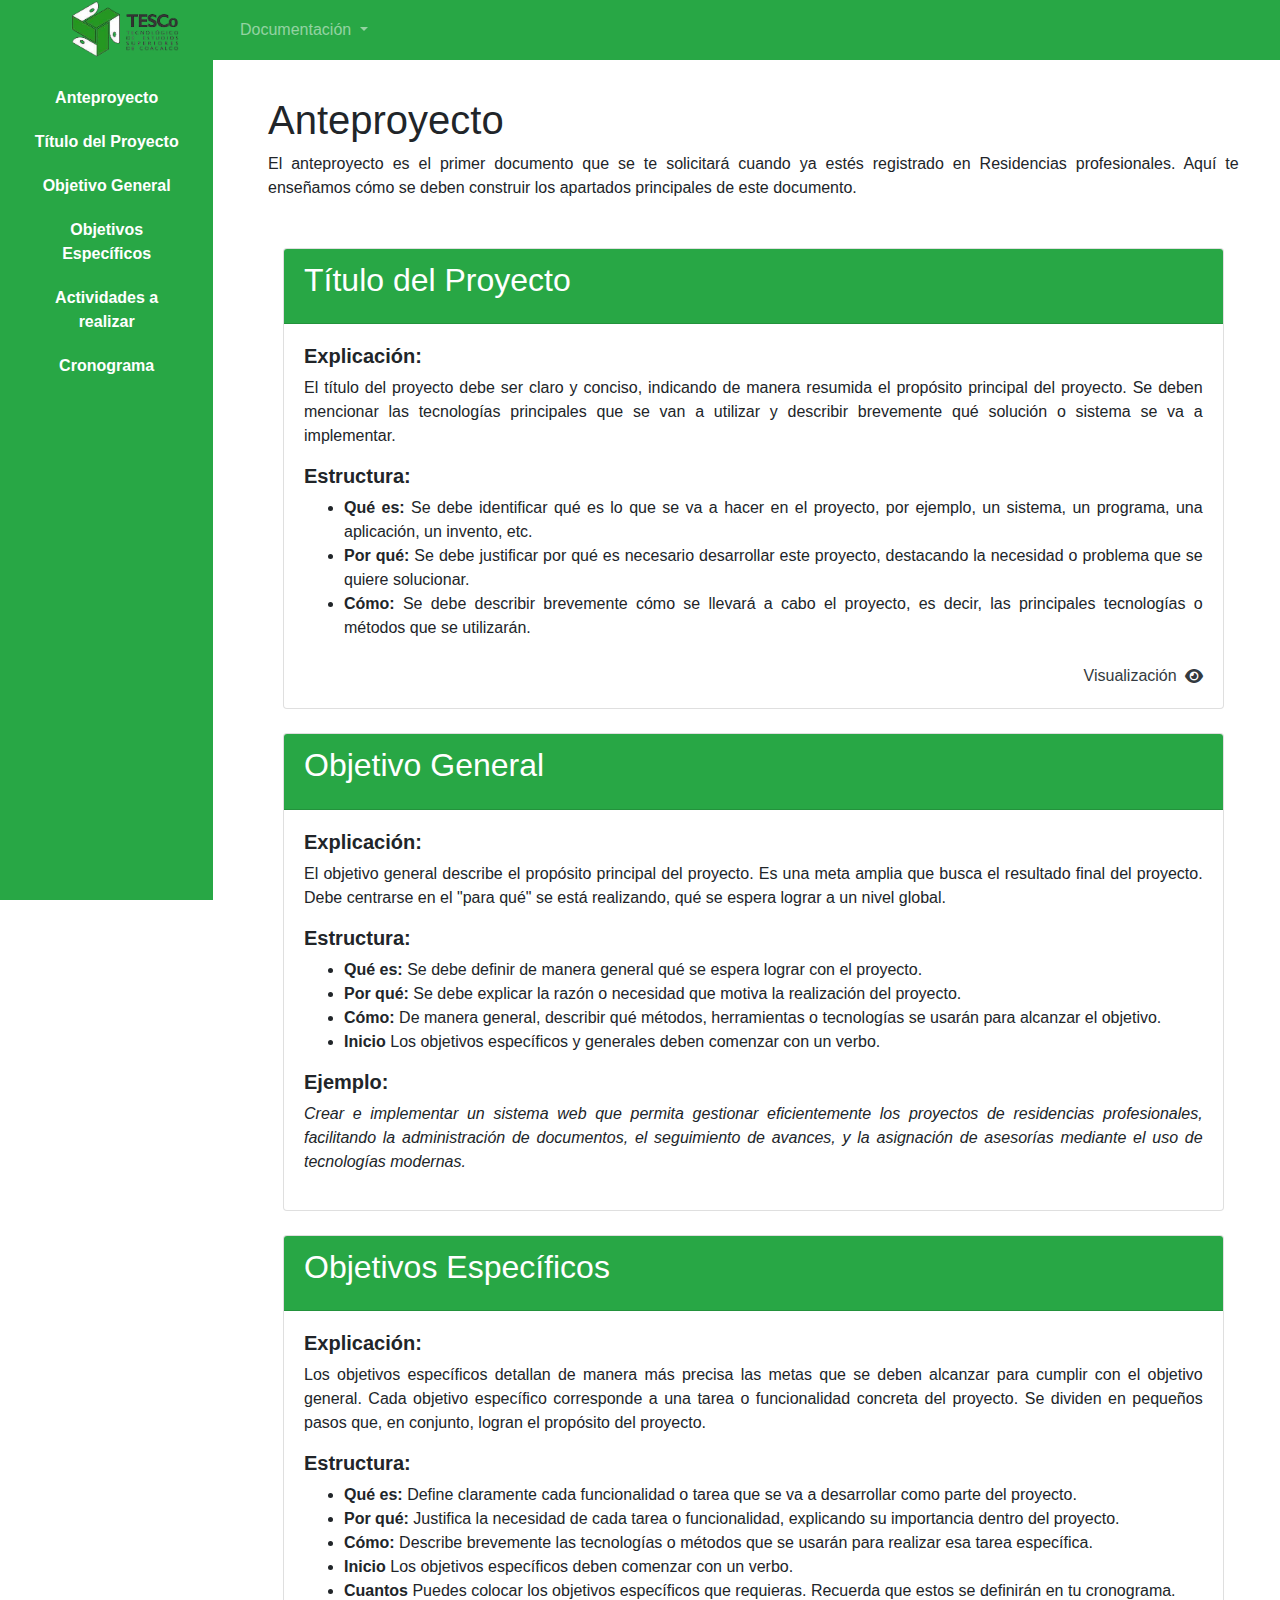
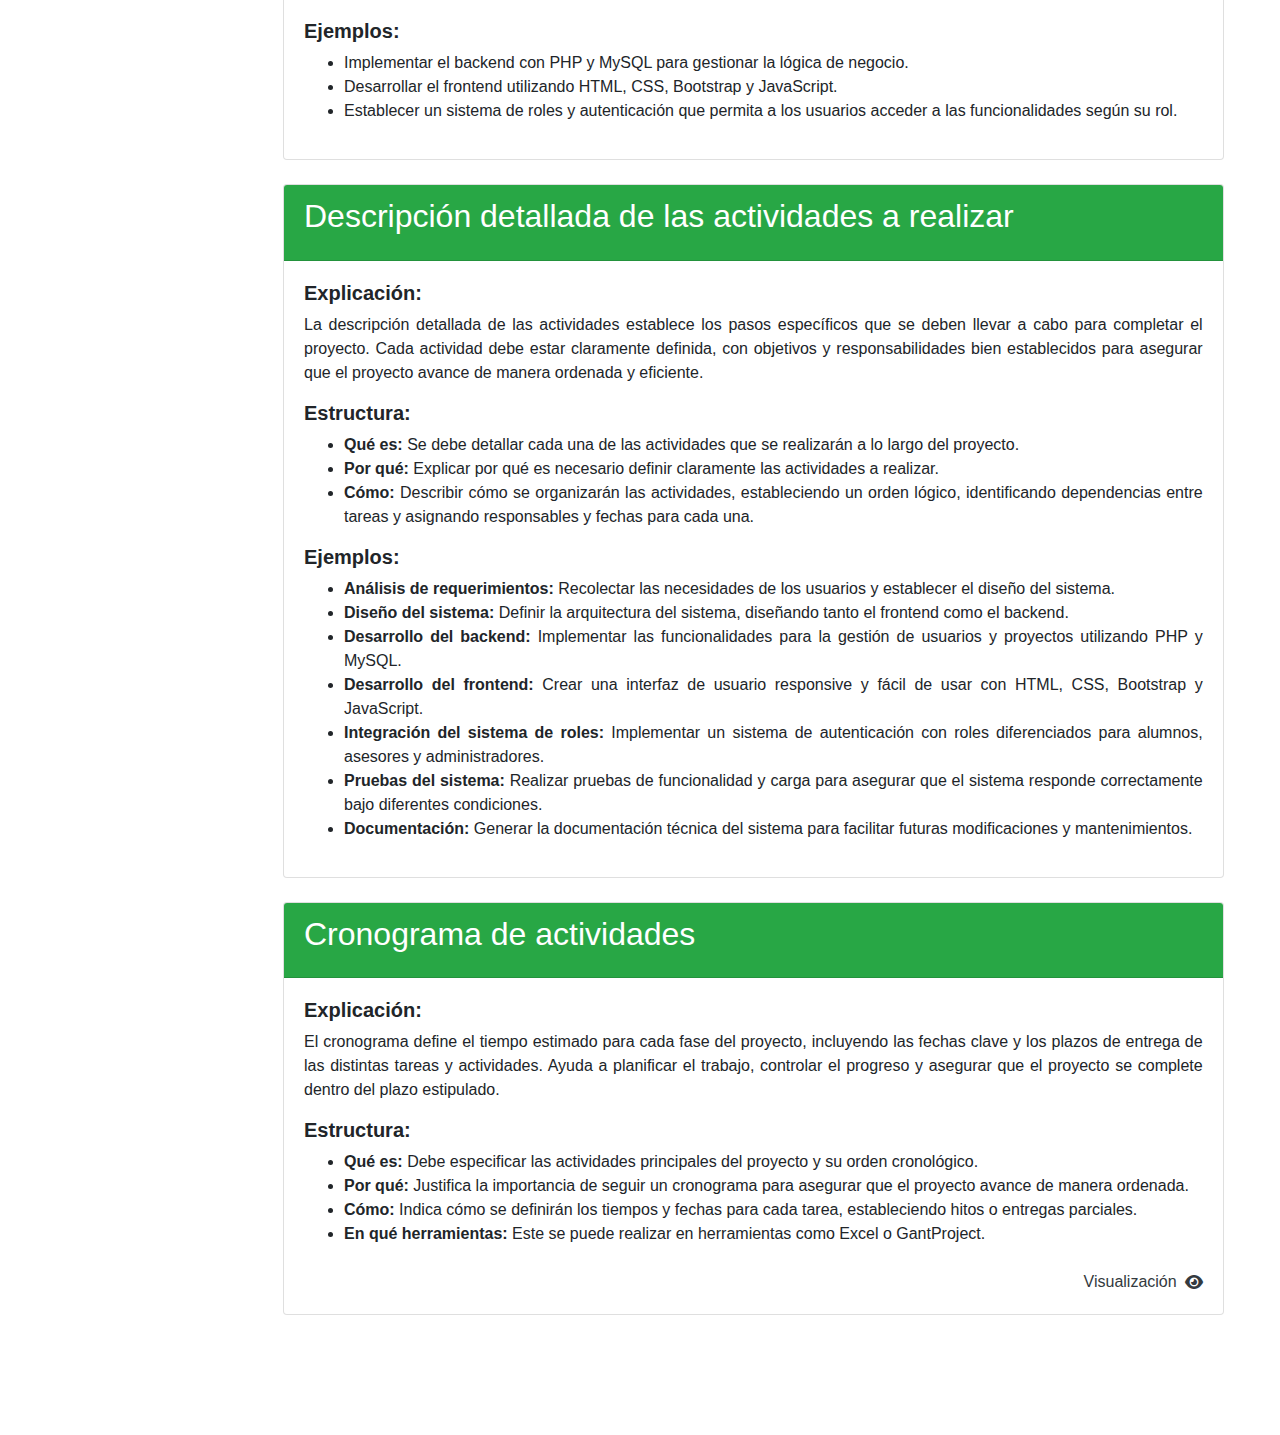
==== Views/Student/Anteproyecto.html @ 947fad49 "Add files via upload" ====
<!DOCTYPE html>
<html lang="es">

<head>
    <meta charset="UTF-8">
    <meta name="viewport" content="width=device-width, initial-scale=1.0">
    <title>Anteproyecto</title>
    <link rel="icon" type="image/png" href="/Assets/IMG/TESCO_TRANSPARENTE.ico">
    <link rel="stylesheet" href="https://stackpath.bootstrapcdn.com/bootstrap/4.3.1/css/bootstrap.min.css">
    <link rel="stylesheet" href="https://cdnjs.cloudflare.com/ajax/libs/font-awesome/6.0.0-beta3/css/all.min.css">
    <link rel="stylesheet" href="../../Assets/CSS/docs.css">
</head>

<body>
    <!-- Navbar -->
    <nav class="navbar navbar-expand-lg navbar-dark bg-success fixed-top">
        <a class="navbar-brand mx-5" href="../../index.html">
            <img src="../../Assets/IMG/TESCO_TRANSPARENTE.webp" alt="Logo" style="width: 120px;">
        </a>
        <button class="navbar-toggler" type="button" data-toggle="collapse" data-target="#navbarNav"
            aria-controls="navbarNav" aria-expanded="false" aria-label="Toggle navigation">
            <span class="navbar-toggler-icon"></span>
        </button>
        <div class="collapse navbar-collapse" id="navbarNav">
            <ul class="navbar-nav mr-auto">

                <li class="nav-item dropdown">
                    <a class="nav-link dropdown-toggle" href="#" id="navbarDropdown" role="button"
                        data-toggle="dropdown" aria-haspopup="true" aria-expanded="false">
                        Documentación
                    </a>
                    <div class="dropdown-menu" aria-labelledby="navbarDropdown">
                        <a class="dropdown-item" href="APA7.html">APA 7</a>
                        <a class="dropdown-item" href="Anteproyecto.html">Anteproyecto</a>
                        <a class="dropdown-item" href="Documentacion.html">Documentación Proyecto</a>
                    </div>
                </li>
            </ul>

        </div>
    </nav>

    <!-- Página de contenido -->
    <div class="container-fluid page-dashboard bg-white">
        <div class="row">
            <!-- Barra lateral -->
            <div class="col-2 sidebar bg-success d-flex flex-column align-items-center p-3">
                <ul class="nav flex-column">
                    <li class="nav-item">
                        <a class="nav-link text-white text-center" href="#anteproyecto">Anteproyecto</a>
                    </li>
                    <li class="nav-item">
                        <a class="nav-link text-white text-center" href="#titulo">Título del Proyecto</a>
                    </li>
                    <li class="nav-item">
                        <a class="nav-link text-white text-center" href="#objGen">Objetivo General</a>
                    </li>
                    <li class="nav-item">
                        <a class="nav-link text-white text-center" href="#objEsp">Objetivos Específicos</a>
                    </li>
                    <li class="nav-item">
                        <a class="nav-link text-white text-center" href="#acts">Actividades a realizar</a>
                    </li>
                    <li class="nav-item">
                        <a class="nav-link text-white text-center" href="#cronograma">Cronograma</a>
                    </li>
                </ul>
            </div>

            <!-- Contenido principal -->
            <div class="col-sm-10 content bg-white p-5 my-5 text-justify">
                <h1 id="anteproyecto">Anteproyecto</h1>
                <p>El anteproyecto es el primer documento que se te solicitará cuando ya estés registrado en Residencias
                    profesionales. Aquí te enseñamos cómo se deben construir los apartados principales de este
                    documento.</p>

                <div class="container mt-5">
                    <!-- Título -->
                    <div class="card mb-4">
                        <div class="card-header bg-success text-white">
                            <h2 class="card-title" id="titulo">Título del Proyecto</h2>
                        </div>
                        <div class="card-body">
                            <h5 class="font-weight-bold">Explicación:</h5>
                            <p>El título del proyecto debe ser claro y conciso, indicando de manera resumida el
                                propósito principal del proyecto. Se deben mencionar las tecnologías principales que se
                                van a utilizar y describir brevemente qué solución o sistema se va a implementar.</p>

                            <h5 class="font-weight-bold">Estructura:</h5>
                            <ul>
                                <li><strong>Qué es:</strong> Se debe identificar qué es lo que se va a hacer en el
                                    proyecto, por ejemplo, un sistema, un programa, una aplicación, un invento, etc.
                                </li>
                                <li><strong>Por qué:</strong> Se debe justificar por qué es necesario desarrollar este
                                    proyecto, destacando la necesidad o problema que se quiere solucionar.</li>
                                <li><strong>Cómo:</strong> Se debe describir brevemente cómo se llevará a cabo el
                                    proyecto, es decir, las principales tecnologías o métodos que se utilizarán.</li>
                            </ul>

                            <!-- Trigger para abrir el modal -->
                            <div class="d-flex justify-content-end align-items-center mt-4">
                                <a href="#" class="d-flex align-items-center custom-modal-trigger text-dark"
                                    data-toggle="modal" data-target="#modalFormatoTitulo" style="cursor: pointer;">
                                    <span class="mr-2">Visualización</span>
                                    <i class="fas fa-eye"></i>
                                </a>
                            </div>

                            <!-- Modal -->
                            <div class="modal fade" id="modalFormatoTitulo" tabindex="-1" role="dialog"
                                aria-labelledby="modalTitle" aria-hidden="true">
                                <div class="modal-dialog modal-dialog-centered modal-lg" role="document">
                                    <div class="modal-content">
                                        <div class="modal-header">
                                            <h5 class="modal-title" id="modalTitle">Ejemplo</h5>
                                            <button type="button" class="close" data-dismiss="modal"
                                                aria-label="Cerrar">
                                                <span aria-hidden="true">&times;</span>
                                            </button>
                                        </div>
                                        <div class="modal-body text-center">
                                            <img src="../../Assets/IMG/Documentacion/TITULO.webp" alt="Vista previa"
                                                class="img-fluid">
                                        </div>
                                    </div>
                                </div>
                            </div>

                        </div>
                    </div>

                    <!-- Objetivo General -->
                    <div class="card mb-4">
                        <div class="card-header bg-success text-white">
                            <h2 class="card-title" id="objGen">Objetivo General</h2>
                        </div>
                        <div class="card-body">
                            <h5 class="font-weight-bold">Explicación:</h5>
                            <p>El objetivo general describe el propósito principal del proyecto. Es una meta amplia que
                                busca el resultado final del proyecto. Debe centrarse en el "para qué" se está
                                realizando, qué se espera lograr a un nivel global.</p>

                            <h5 class="font-weight-bold">Estructura:</h5>
                            <ul>
                                <li><strong>Qué es:</strong> Se debe definir de manera general qué se espera lograr con
                                    el proyecto.</li>
                                <li><strong>Por qué:</strong> Se debe explicar la razón o necesidad que motiva la
                                    realización del proyecto.</li>
                                <li><strong>Cómo:</strong> De manera general, describir qué métodos, herramientas o
                                    tecnologías se usarán para alcanzar el objetivo.</li>
                                <li><strong>Inicio</strong> Los objetivos específicos y generales deben comenzar con un
                                    verbo.</li>
                            </ul>

                            <h5 class="font-weight-bold">Ejemplo:</h5>
                            <p><em>Crear e implementar un sistema web que permita gestionar eficientemente los proyectos
                                    de residencias profesionales, facilitando la administración de documentos, el
                                    seguimiento de avances, y la asignación de asesorías mediante el uso de tecnologías
                                    modernas.</em></p>
                        </div>
                    </div>

                    <!-- Objetivos Específicos -->
                    <div class="card mb-4">
                        <div class="card-header bg-success text-white">
                            <h2 class="card-title" id="objEsp">Objetivos Específicos</h2>
                        </div>
                        <div class="card-body">
                            <h5 class="font-weight-bold">Explicación:</h5>
                            <p>Los objetivos específicos detallan de manera más precisa las metas que se deben alcanzar
                                para cumplir con el objetivo general. Cada objetivo específico corresponde a una tarea o
                                funcionalidad concreta del proyecto. Se dividen en pequeños pasos que, en conjunto,
                                logran el propósito del proyecto.</p>

                            <h5 class="font-weight-bold">Estructura:</h5>
                            <ul>
                                <li><strong>Qué es:</strong> Define claramente cada funcionalidad o tarea que se va a
                                    desarrollar como parte del proyecto.</li>
                                <li><strong>Por qué:</strong> Justifica la necesidad de cada tarea o funcionalidad,
                                    explicando su importancia dentro del proyecto.</li>
                                <li><strong>Cómo:</strong> Describe brevemente las tecnologías o métodos que se usarán
                                    para realizar esa tarea específica.</li>
                                <li><strong>Inicio</strong> Los objetivos específicos deben comenzar con un verbo.</li>
                                <li><strong>Cuantos</strong> Puedes colocar los objetivos específicos que requieras.
                                    Recuerda que estos se definirán en tu cronograma.</li>
                            </ul>

                            <h5 class="font-weight-bold">Ejemplos:</h5>
                            <ul>
                                <li>Implementar el backend con PHP y MySQL para gestionar la lógica de negocio.</li>
                                <li>Desarrollar el frontend utilizando HTML, CSS, Bootstrap y JavaScript.</li>
                                <li>Establecer un sistema de roles y autenticación que permita a los usuarios acceder a
                                    las funcionalidades según su rol.</li>
                            </ul>
                        </div>
                    </div>

                    <!-- Descripción detallada de actividades -->
                    <div class="card mb-4">
                        <div class="card-header bg-success text-white">
                            <h2 class="card-title" id="acts">Descripción detallada de las actividades a realizar</h2>
                        </div>
                        <div class="card-body">
                            <h5 class="font-weight-bold">Explicación:</h5>
                            <p>La descripción detallada de las actividades establece los pasos específicos que se deben
                                llevar a cabo para completar el proyecto. Cada actividad debe estar claramente definida,
                                con objetivos y responsabilidades bien establecidos para asegurar que el proyecto avance
                                de manera ordenada y eficiente.</p>

                            <h5 class="font-weight-bold">Estructura:</h5>
                            <ul>
                                <li><strong>Qué es:</strong> Se debe detallar cada una de las actividades que se
                                    realizarán a lo largo del proyecto.</li>
                                <li><strong>Por qué:</strong> Explicar por qué es necesario definir claramente las
                                    actividades a realizar.</li>
                                <li><strong>Cómo:</strong> Describir cómo se organizarán las actividades, estableciendo
                                    un orden lógico, identificando dependencias entre tareas y asignando responsables y
                                    fechas para cada una.</li>
                            </ul>

                            <h5 class="font-weight-bold">Ejemplos:</h5>
                            <ul>
                                <li><strong>Análisis de requerimientos:</strong> Recolectar las necesidades de los
                                    usuarios y establecer el diseño del sistema.</li>
                                <li><strong>Diseño del sistema:</strong> Definir la arquitectura del sistema, diseñando
                                    tanto el frontend como el backend.</li>
                                <li><strong>Desarrollo del backend:</strong> Implementar las funcionalidades para la
                                    gestión de usuarios y proyectos utilizando PHP y MySQL.</li>
                                <li><strong>Desarrollo del frontend:</strong> Crear una interfaz de usuario responsive y
                                    fácil de usar con HTML, CSS, Bootstrap y JavaScript.</li>
                                <li><strong>Integración del sistema de roles:</strong> Implementar un sistema de
                                    autenticación con roles diferenciados para alumnos, asesores y administradores.</li>
                                <li><strong>Pruebas del sistema:</strong> Realizar pruebas de funcionalidad y carga para
                                    asegurar que el sistema responde correctamente bajo diferentes condiciones.</li>
                                <li><strong>Documentación:</strong> Generar la documentación técnica del sistema para
                                    facilitar futuras modificaciones y mantenimientos.</li>
                            </ul>
                        </div>
                    </div>

                    <!-- Cronograma -->
                    <div class="card mb-4">
                        <div class="card-header bg-success text-white">
                            <h2 class="card-title" id="cronograma">Cronograma de actividades</h2>
                        </div>
                        <div class="card-body">
                            <h5 class="font-weight-bold">Explicación:</h5>
                            <p>El cronograma define el tiempo estimado para cada fase del proyecto, incluyendo las
                                fechas clave y los plazos de entrega de las distintas tareas y actividades. Ayuda a
                                planificar el trabajo, controlar el progreso y asegurar que el proyecto se complete
                                dentro del plazo estipulado.</p>

                            <h5 class="font-weight-bold">Estructura:</h5>
                            <ul>
                                <li><strong>Qué es:</strong> Debe especificar las actividades principales del proyecto y
                                    su orden cronológico.</li>
                                <li><strong>Por qué:</strong> Justifica la importancia de seguir un cronograma para
                                    asegurar que el proyecto avance de manera ordenada.</li>
                                <li><strong>Cómo:</strong> Indica cómo se definirán los tiempos y fechas para cada
                                    tarea, estableciendo hitos o entregas parciales.</li>
                                <li><strong>En qué herramientas:</strong> Este se puede realizar en herramientas como
                                    Excel o GantProject.</li>
                            </ul>
                            <!-- Trigger para abrir el modal -->
                            <div class="d-flex justify-content-end align-items-center mt-4">
                                <a href="#" class="d-flex align-items-center custom-modal-trigger text-dark"
                                    data-toggle="modal" data-target="#modalFormatoCronograma" style="cursor: pointer;">
                                    <span class="mr-2">Visualización</span>
                                    <i class="fas fa-eye"></i>
                                </a>
                            </div>

                            <!-- Modal -->
                            <div class="modal fade" id="modalFormatoCronograma" tabindex="-1" role="dialog"
                                aria-labelledby="modalTitle" aria-hidden="true">
                                <div class="modal-dialog modal-dialog-centered modal-lg" role="document">
                                    <div class="modal-content">
                                        <div class="modal-header">
                                            <h5 class="modal-title" id="modalTitle">Ejemplo Realizado en Excel</h5>
                                            <button type="button" class="close" data-dismiss="modal"
                                                aria-label="Cerrar">
                                                <span aria-hidden="true">&times;</span>
                                            </button>
                                        </div>
                                        <div class="modal-body text-center">
                                            <img src="../../Assets/IMG/Documentacion/Cronograma.webp" alt="Vista previa"
                                                class="img-fluid">
                                        </div>
                                    </div>
                                </div>
                            </div>
                        </div>
                    </div>

                </div>
            </div>
        </div>
    </div>

    <!-- Scripts de Bootstrap -->
    <script src="https://code.jquery.com/jquery-3.3.1.slim.min.js"></script>
    <script src="https://cdnjs.cloudflare.com/ajax/libs/popper.js/1.14.7/umd/popper.min.js"></script>
    <script src="https://stackpath.bootstrapcdn.com/bootstrap/4.3.1/js/bootstrap.min.js"></script>
</body>

</html>
---- Assets/CSS/docs.css ----
/* Estilos generales que no deben afectar a otras páginas */
body.page-dashboard {
  font-family: Arial, sans-serif;
  background-color: #f8f9fa;
  margin: 0;
  padding-top: 60px;
  /* Asegurar que el contenido no se oculte bajo la navbar fija */
}

div.container {
  background-color: #ffffff;
}

html {
  scroll-behavior: smooth;
}

.navbar {
  height: 60px;
  display: flex;
  align-items: center;
  justify-content: space-between;
  background-color: #28a745;
  color: white;
}

/* Barra lateral fija */
.page-dashboard .sidebar {
  position: fixed;
  top: 60px;
  /* Ajustar la barra lateral para que comience justo después de la navbar */
  bottom: 0;
  left: 0;
  width: 220px;
  background-color: #28a745;
  padding-top: 20px;
  color: white;
  z-index: 1000;
  padding-left: 0;
  padding-right: 0;
  margin-right: 0;
}

/* Contenido principal */
.page-dashboard .content {
  margin-left: 220px;
  /* Espacio reservado para la barra lateral */
  padding: 20px;
  background-color: #ffffff;
  width: calc(100% - 220px);
  margin-right: 0;
  padding-left: 0;
}

/* Estilo de los enlaces de la barra lateral */
.sidebar .nav-link {
  color: white;
  font-weight: bold;
  padding: 10px;
}

.sidebar .nav-link:hover {
  background-color: #218838;
  /* Cambia el fondo en hover */
}

/* Ajustes para pantallas pequeñas */
@media (max-width: 768px) {
  .page-dashboard .sidebar {
    width: 100%;
    /* Ocupa todo el ancho en pantallas pequeñas */
    position: relative;
    top: 0;
    /* Reiniciar la posición en móviles */
    height: auto;
  }

  .page-dashboard .content {
    margin-left: 0;
    /* Eliminar margen izquierdo */
    width: 100%;
    /* El contenido ocupa todo el ancho */
  }
}

/* Cambiar color al pasar el cursor */
.custom-modal-trigger:hover {
  color: blue !important; /* Cambiar el color del texto e ícono a azul */
  text-decoration: none; /* Evitar subrayado */
}
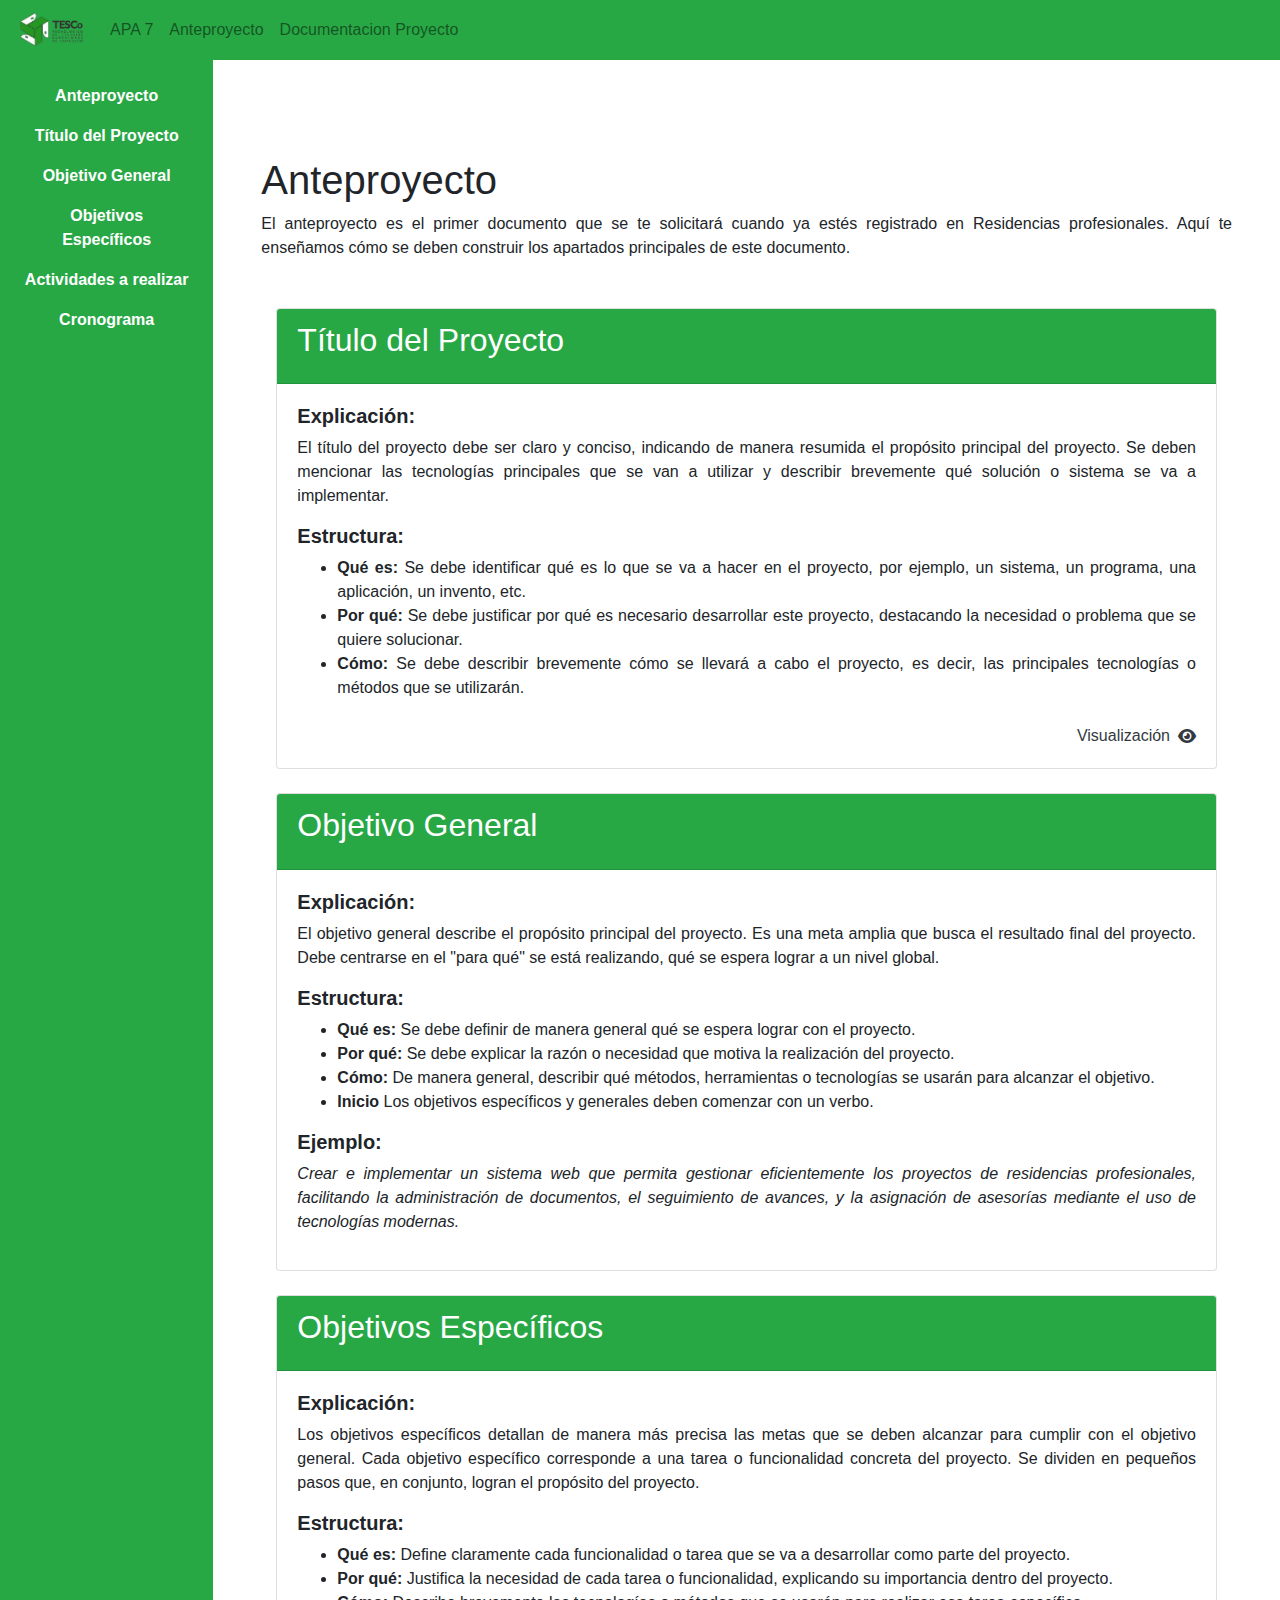
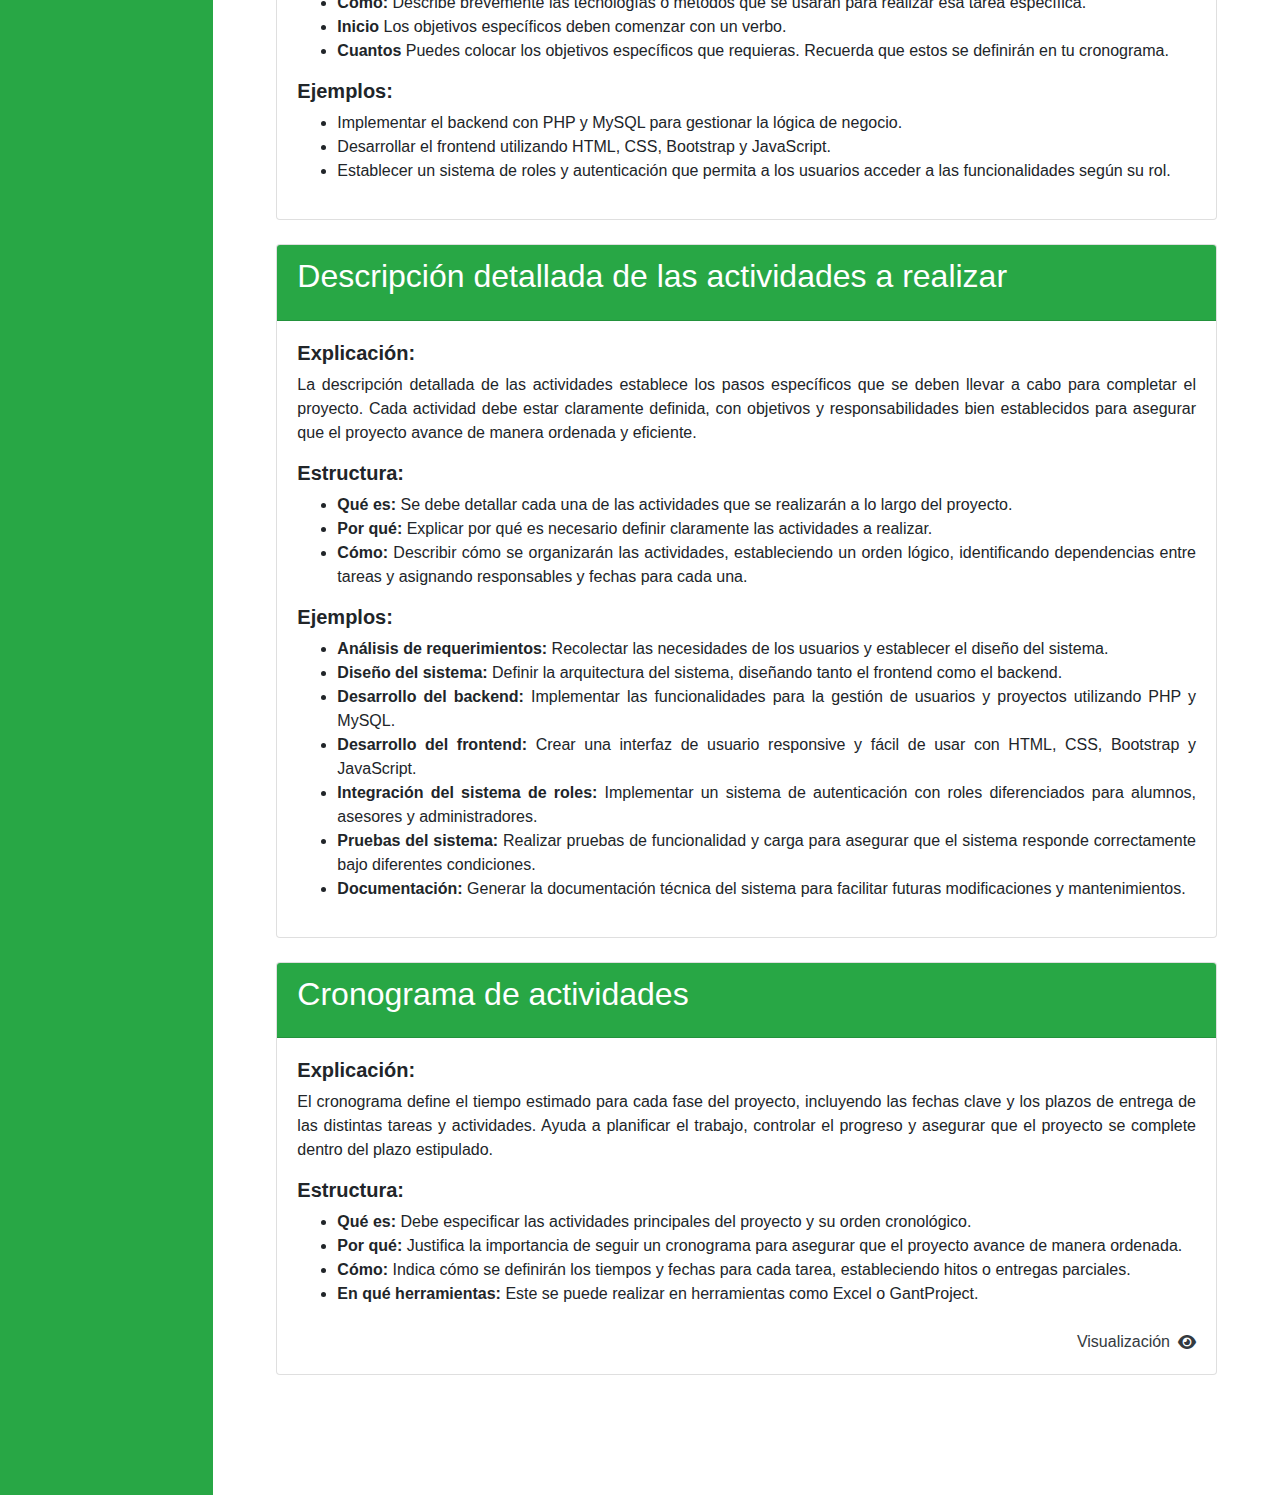
==== commit f7674dfb: "Add files via upload" ====
--- a/Views/Student/Anteproyecto.html
+++ b/Views/Student/Anteproyecto.html
@@ -13,30 +13,26 @@
 
 <body>
     <!-- Navbar -->
-    <nav class="navbar navbar-expand-lg navbar-dark bg-success fixed-top">
-        <a class="navbar-brand mx-5" href="../../index.html">
-            <img src="../../Assets/IMG/TESCO_TRANSPARENTE.webp" alt="Logo" style="width: 120px;">
-        </a>
-        <button class="navbar-toggler" type="button" data-toggle="collapse" data-target="#navbarNav"
-            aria-controls="navbarNav" aria-expanded="false" aria-label="Toggle navigation">
+    <nav class="navbar navbar-expand-lg navbar-light bg-success">
+        <a class="navbar-brand" href="#"><img src="../../Assets/IMG/TESCO_TRANSPARENTE.webp" alt="Logo"
+                class="img-fluid" style="width: 70px;"></a>
+        <button class="navbar-toggler" type="button" data-toggle="collapse" data-target="#navbarSupportedContent"
+            aria-controls="navbarSupportedContent" aria-expanded="false" aria-label="Toggle navigation">
             <span class="navbar-toggler-icon"></span>
         </button>
-        <div class="collapse navbar-collapse" id="navbarNav">
+
+        <div class="collapse navbar-collapse" id="navbarSupportedContent">
             <ul class="navbar-nav mr-auto">
-
-                <li class="nav-item dropdown">
-                    <a class="nav-link dropdown-toggle" href="#" id="navbarDropdown" role="button"
-                        data-toggle="dropdown" aria-haspopup="true" aria-expanded="false">
-                        Documentación
-                    </a>
-                    <div class="dropdown-menu" aria-labelledby="navbarDropdown">
-                        <a class="dropdown-item" href="APA7.html">APA 7</a>
-                        <a class="dropdown-item" href="Anteproyecto.html">Anteproyecto</a>
-                        <a class="dropdown-item" href="Documentacion.html">Documentación Proyecto</a>
-                    </div>
+                <li class="nav-item">
+                    <a class="nav-link" href="APA7.html">APA 7</a>
+                </li>
+                <li class="nav-item">
+                    <a class="nav-link" href="Anteproyecto.html">Anteproyecto</a>
+                </li>
+                <li class="nav-item">
+                    <a class="nav-link" href="Documentacion.html">Documentacion Proyecto</a>
                 </li>
             </ul>
-
         </div>
     </nav>
 
--- a/Assets/CSS/docs.css
+++ b/Assets/CSS/docs.css
@@ -65,26 +65,52 @@
 }
 
 /* Ajustes para pantallas pequeñas */
+/* Ajustes para la navbar en dispositivos móviles */
 @media (max-width: 768px) {
-  .page-dashboard .sidebar {
-    width: 100%;
-    /* Ocupa todo el ancho en pantallas pequeñas */
-    position: relative;
-    top: 0;
-    /* Reiniciar la posición en móviles */
-    height: auto;
+  .navbar-brand img {
+    width: 80px;
   }
 
-  .page-dashboard .content {
-    margin-left: 0;
-    /* Eliminar margen izquierdo */
+  .navbar-nav {
+    flex-direction: row;
+    justify-content: center;
     width: 100%;
-    /* El contenido ocupa todo el ancho */
   }
+
+  .navbar-nav .nav-item {
+    flex: 1;
+    text-align: center;
+  }
+
+  .navbar-nav .nav-link {
+    padding: 0.5rem 1rem;
+  }
+}
+
+.page-dashboard .sidebar {
+  position: relative;
+  width: 100%;
+  height: auto;
+  top: 0;
+}
+
+.page-dashboard .content {
+  margin-left: 0;
+  /* Eliminar margen izquierdo */
+  width: 100%;
+  /* El contenido ocupa todo el ancho */
+  padding: 10px;
+}
+
+.sidebar .nav-link {
+  padding: 8px;
+}
 }
 
 /* Cambiar color al pasar el cursor */
 .custom-modal-trigger:hover {
-  color: blue !important; /* Cambiar el color del texto e ícono a azul */
-  text-decoration: none; /* Evitar subrayado */
-}
+  color: blue !important;
+  /* Cambiar el color del texto e ícono a azul */
+  text-decoration: none;
+  /* Evitar subrayado */
+}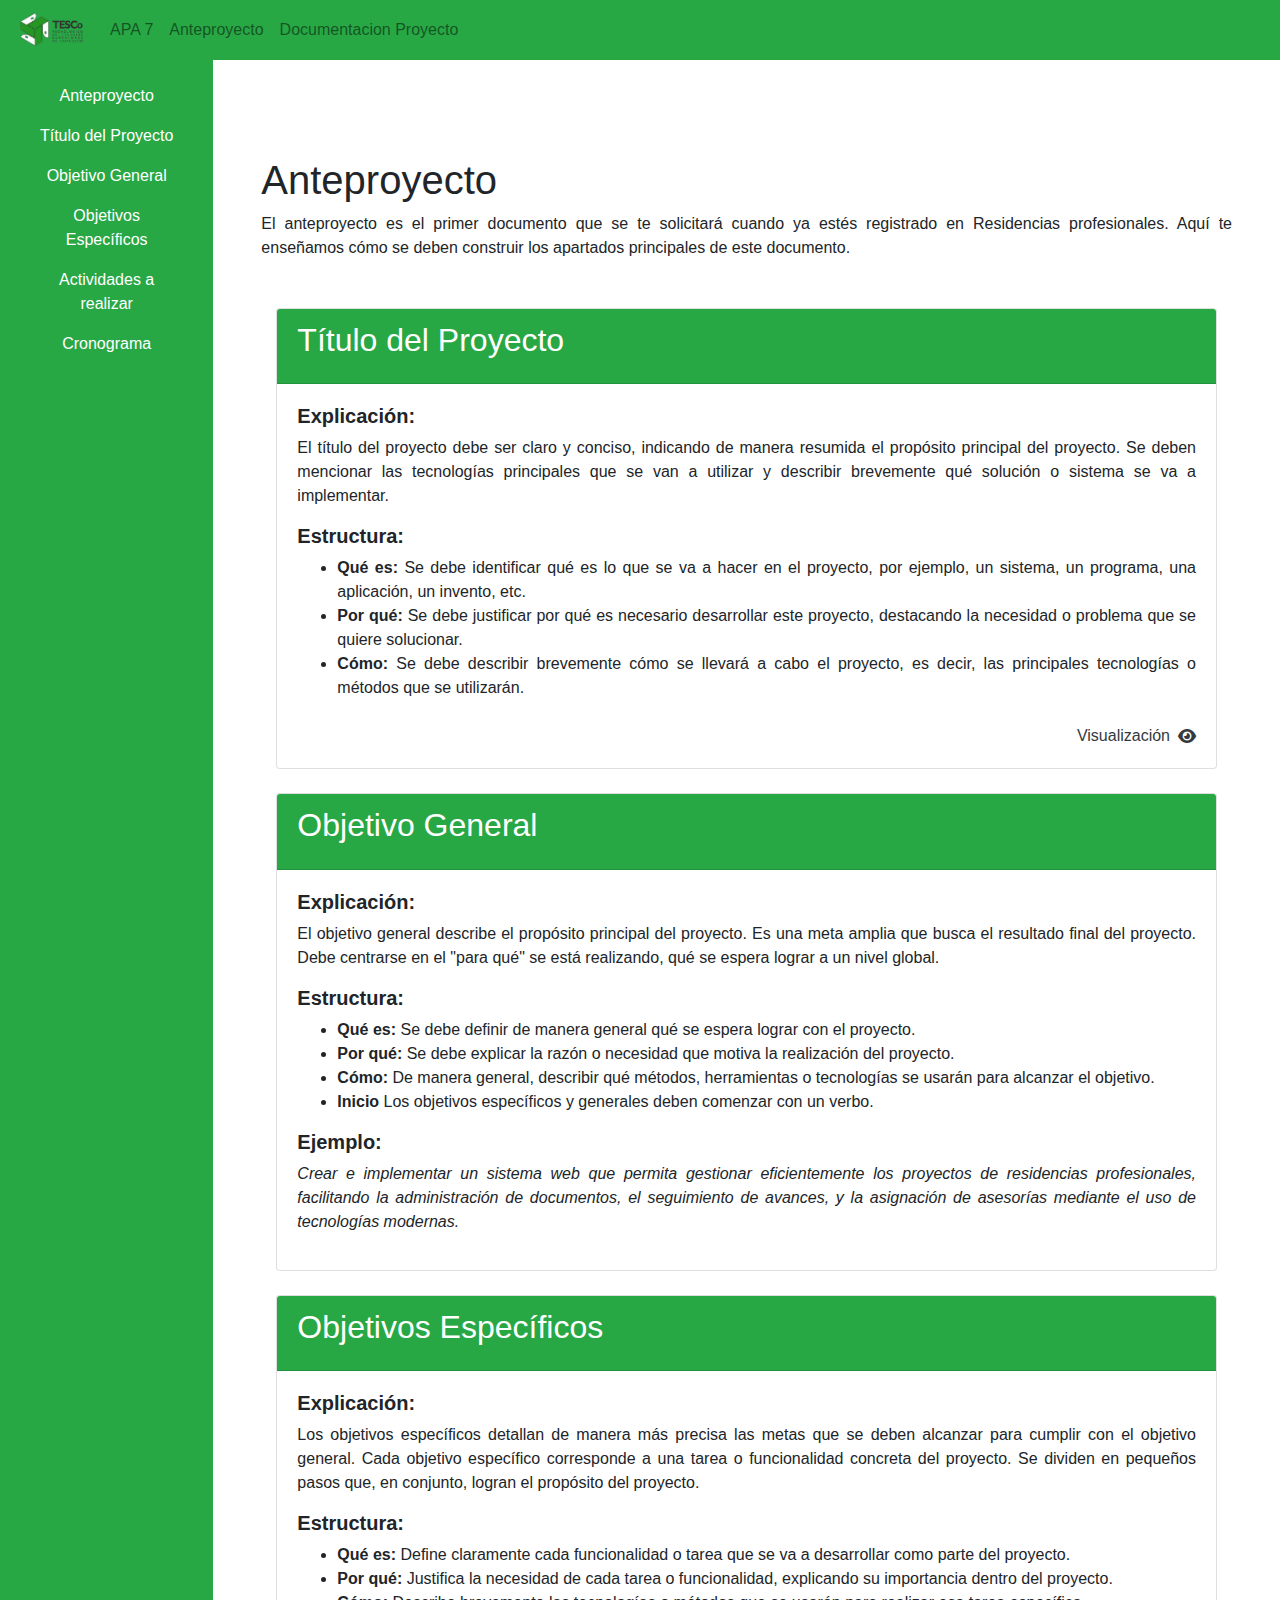
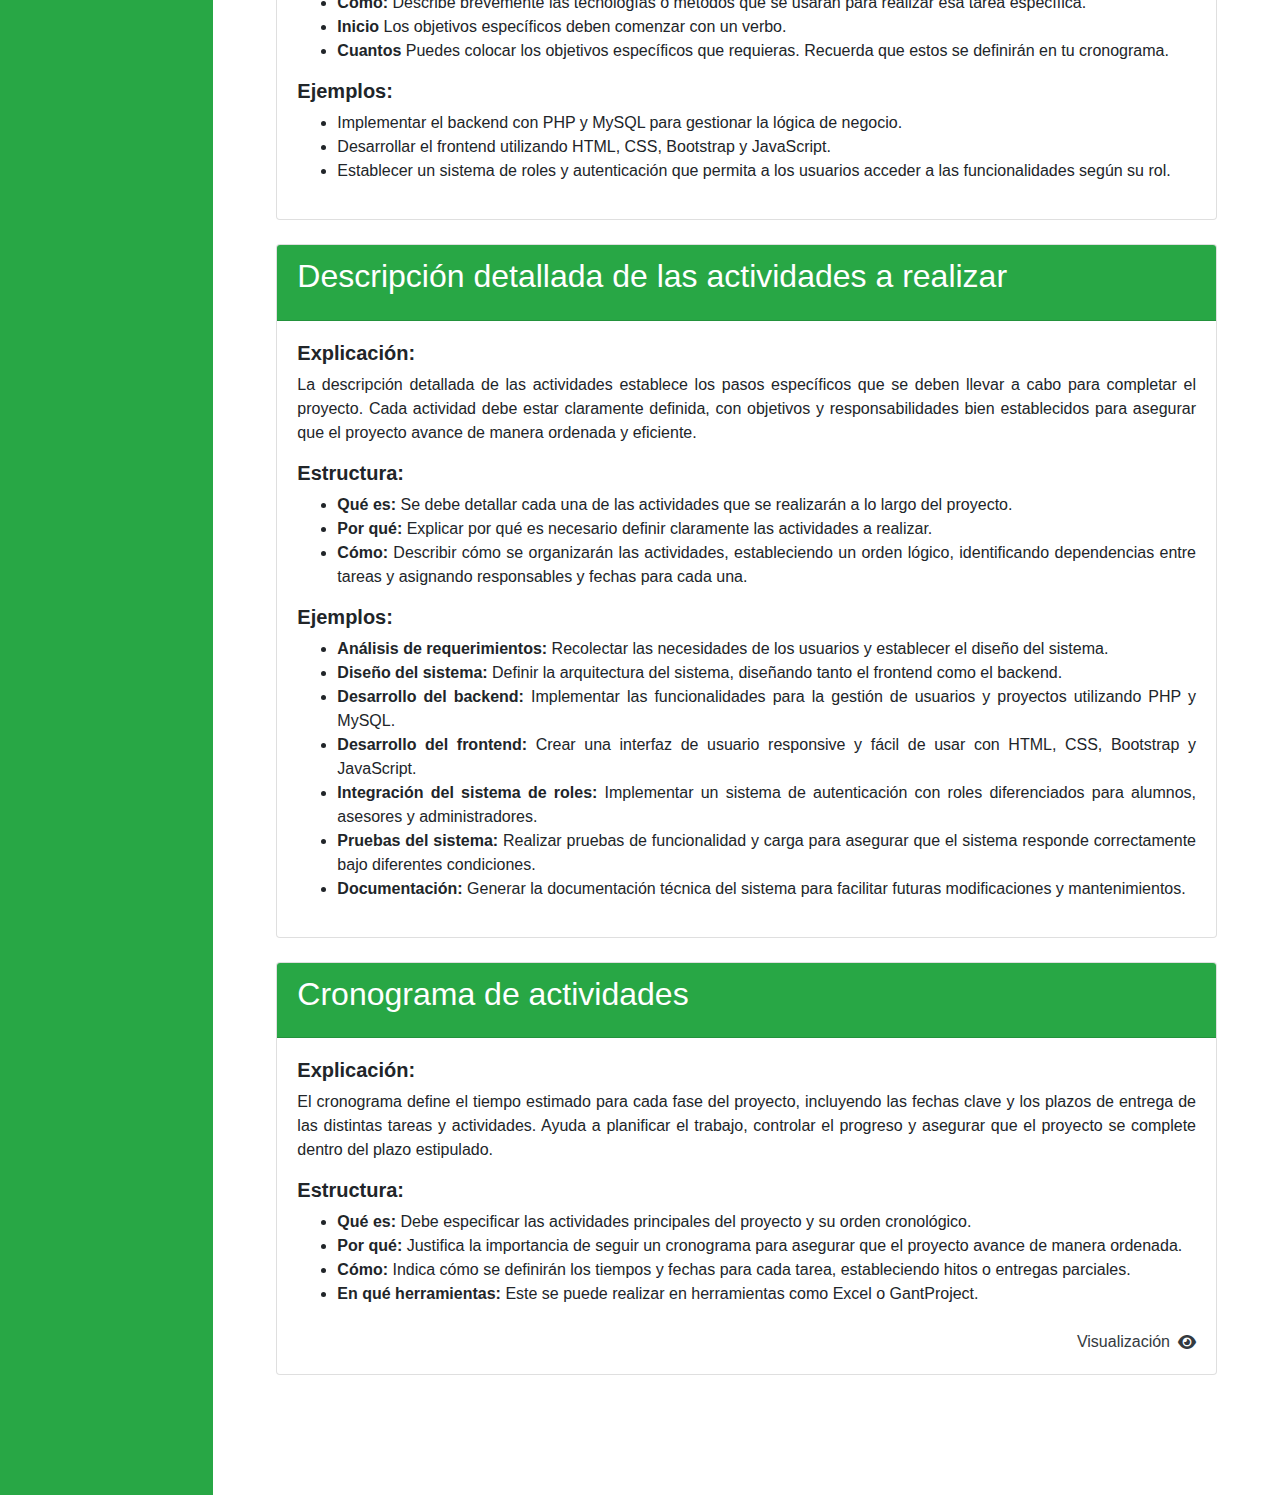
==== commit 3e28ac3f: "Add files via upload" ====
--- a/Views/Student/Anteproyecto.html
+++ b/Views/Student/Anteproyecto.html
@@ -36,11 +36,17 @@
         </div>
     </nav>
 
+    <!-- Botón para mostrar/ocultar la barra lateral en dispositivos móviles -->
+    <button class="btn btn-success d-md-none" type="button" data-toggle="collapse" data-target="#sidebar"
+        aria-controls="sidebar" aria-expanded="false" aria-label="Toggle navigation">
+        Menú
+    </button>
+
     <!-- Página de contenido -->
     <div class="container-fluid page-dashboard bg-white">
         <div class="row">
             <!-- Barra lateral -->
-            <div class="col-2 sidebar bg-success d-flex flex-column align-items-center p-3">
+            <div class="col-md-2 collapse d-md-block bg-success p-3" id="sidebar">
                 <ul class="nav flex-column">
                     <li class="nav-item">
                         <a class="nav-link text-white text-center" href="#anteproyecto">Anteproyecto</a>
--- a/Assets/CSS/docs.css
+++ b/Assets/CSS/docs.css
@@ -85,6 +85,21 @@
   .navbar-nav .nav-link {
     padding: 0.5rem 1rem;
   }
+
+  .sidebar {
+    position: relative;
+    width: 100%;
+    height: auto;
+    top: 0;
+}
+
+.sidebar .nav-link {
+    padding: 8px;
+}
+
+.btn {
+    margin: 10px;
+}
 }
 
 .page-dashboard .sidebar {
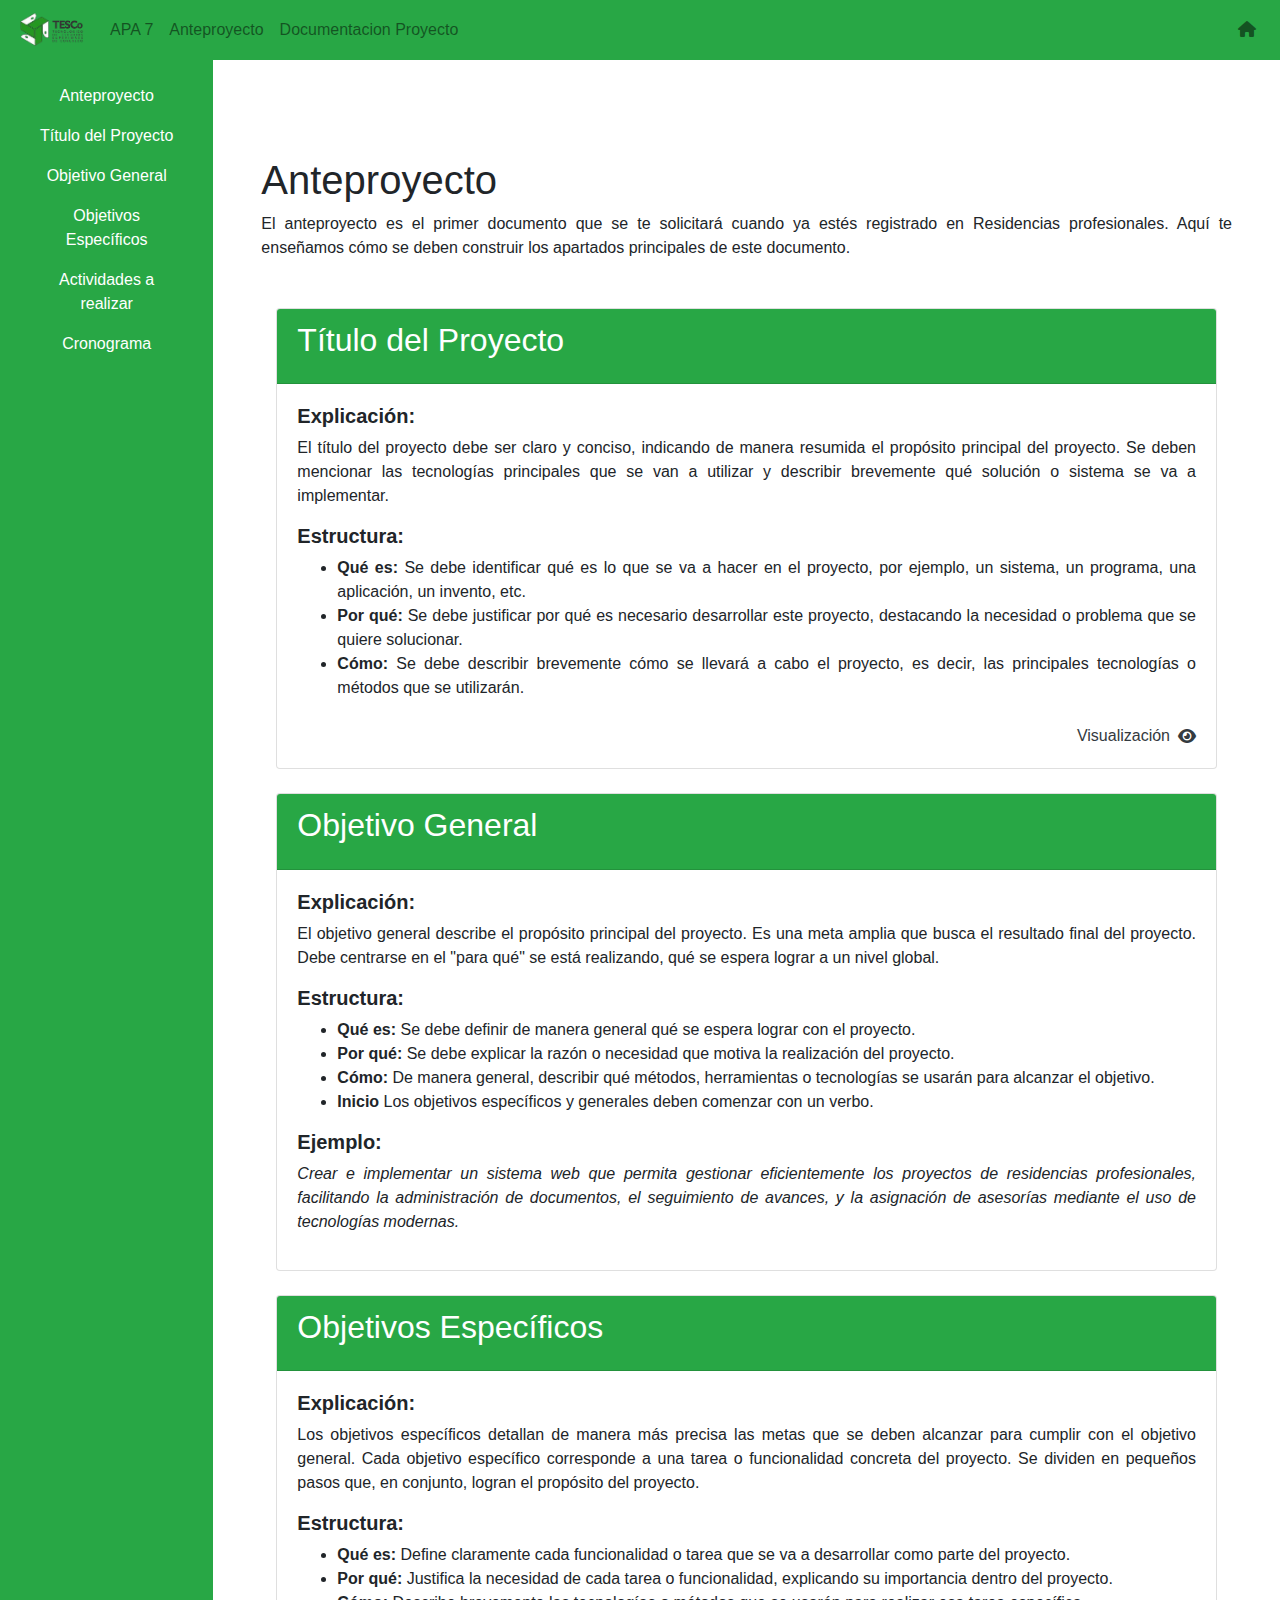
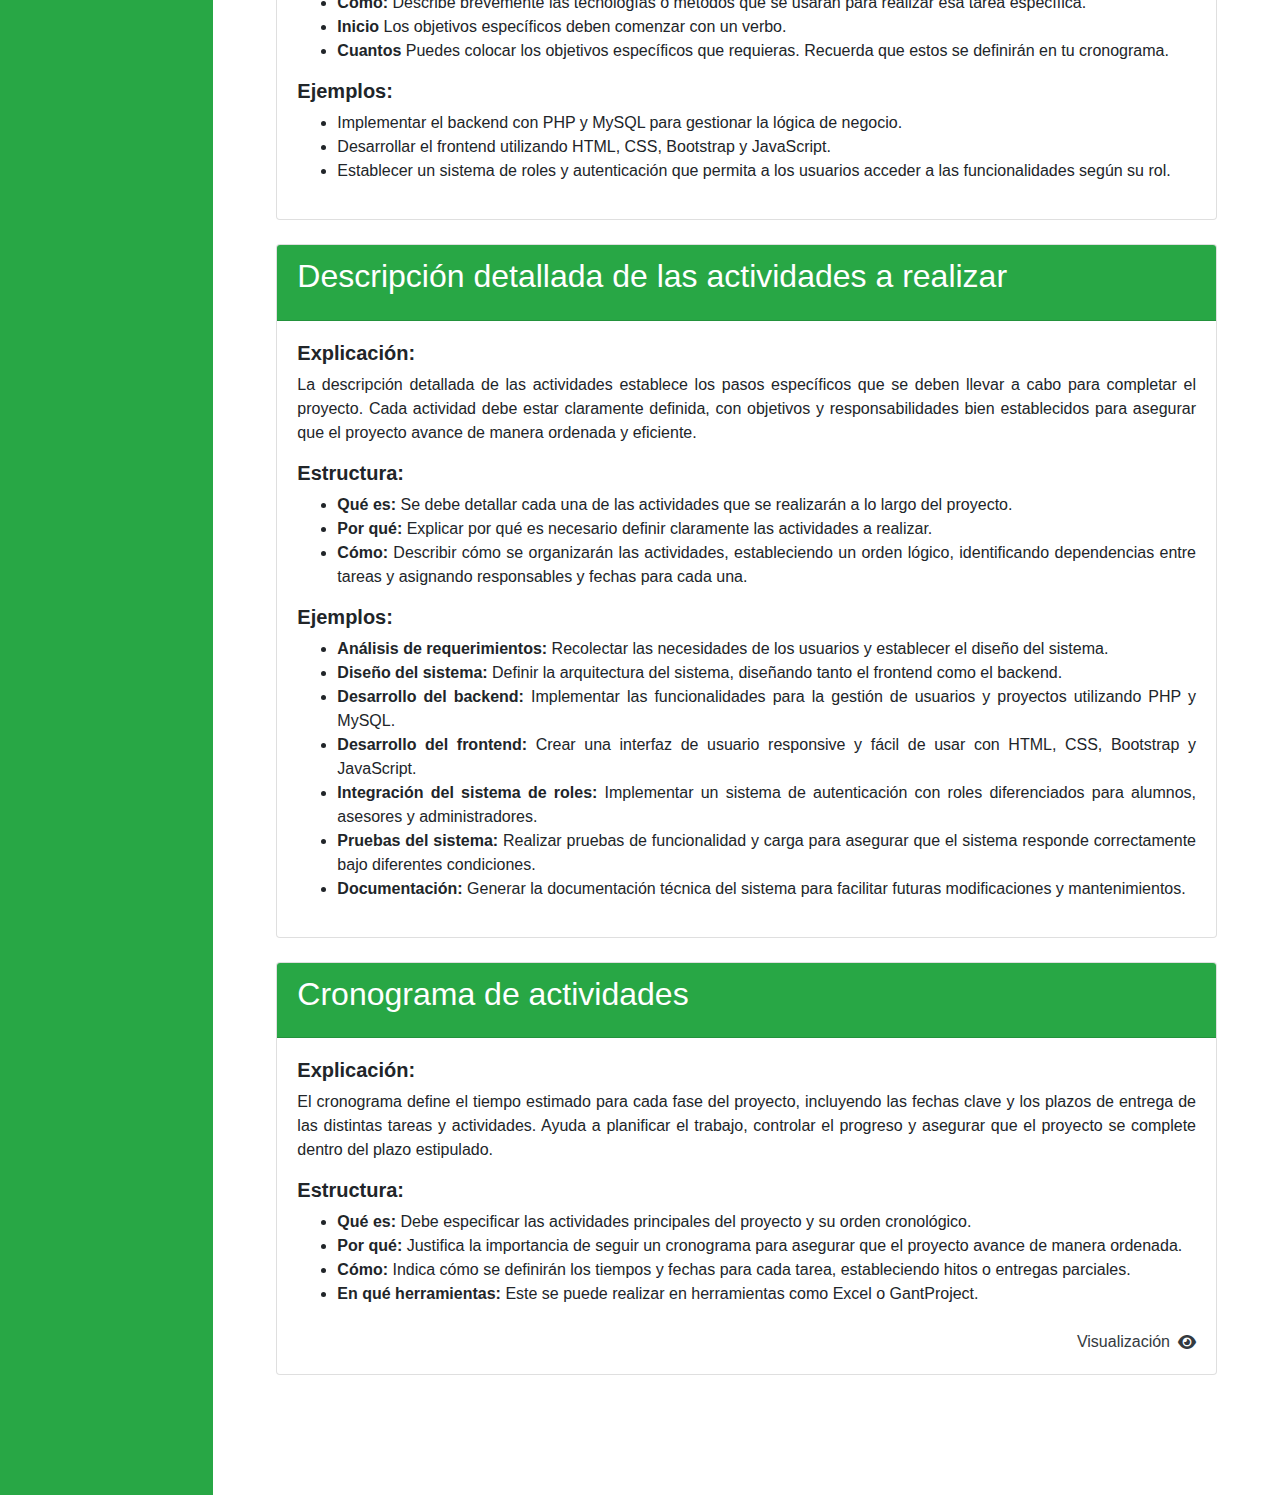
==== commit 502ee779: "Ultimos Cambios Realizados" ====
--- a/Views/Student/Anteproyecto.html
+++ b/Views/Student/Anteproyecto.html
@@ -14,7 +14,7 @@
 <body>
     <!-- Navbar -->
     <nav class="navbar navbar-expand-lg navbar-light bg-success">
-        <a class="navbar-brand" href="#"><img src="../../Assets/IMG/TESCO_TRANSPARENTE.webp" alt="Logo"
+        <a class="navbar-brand" href="../../index.html"><img src="../../Assets/IMG/TESCO_TRANSPARENTE.webp" alt="Logo"
                 class="img-fluid" style="width: 70px;"></a>
         <button class="navbar-toggler" type="button" data-toggle="collapse" data-target="#navbarSupportedContent"
             aria-controls="navbarSupportedContent" aria-expanded="false" aria-label="Toggle navigation">
@@ -33,11 +33,18 @@
                     <a class="nav-link" href="Documentacion.html">Documentacion Proyecto</a>
                 </li>
             </ul>
+            <ul class="navbar-nav ml-auto">
+                <li class="nav-item">
+                    <a class="nav-link" href="dashboardStudent.html">
+                        <i class="fas fa-home"></i>
+                    </a>
+                </li>
+            </ul>
         </div>
     </nav>
 
     <!-- Botón para mostrar/ocultar la barra lateral en dispositivos móviles -->
-    <button class="btn btn-success d-md-none" type="button" data-toggle="collapse" data-target="#sidebar"
+    <button class="btn btn-success d-md-none mt-5" type="button" data-toggle="collapse" data-target="#sidebar"
         aria-controls="sidebar" aria-expanded="false" aria-label="Toggle navigation">
         Menú
     </button>
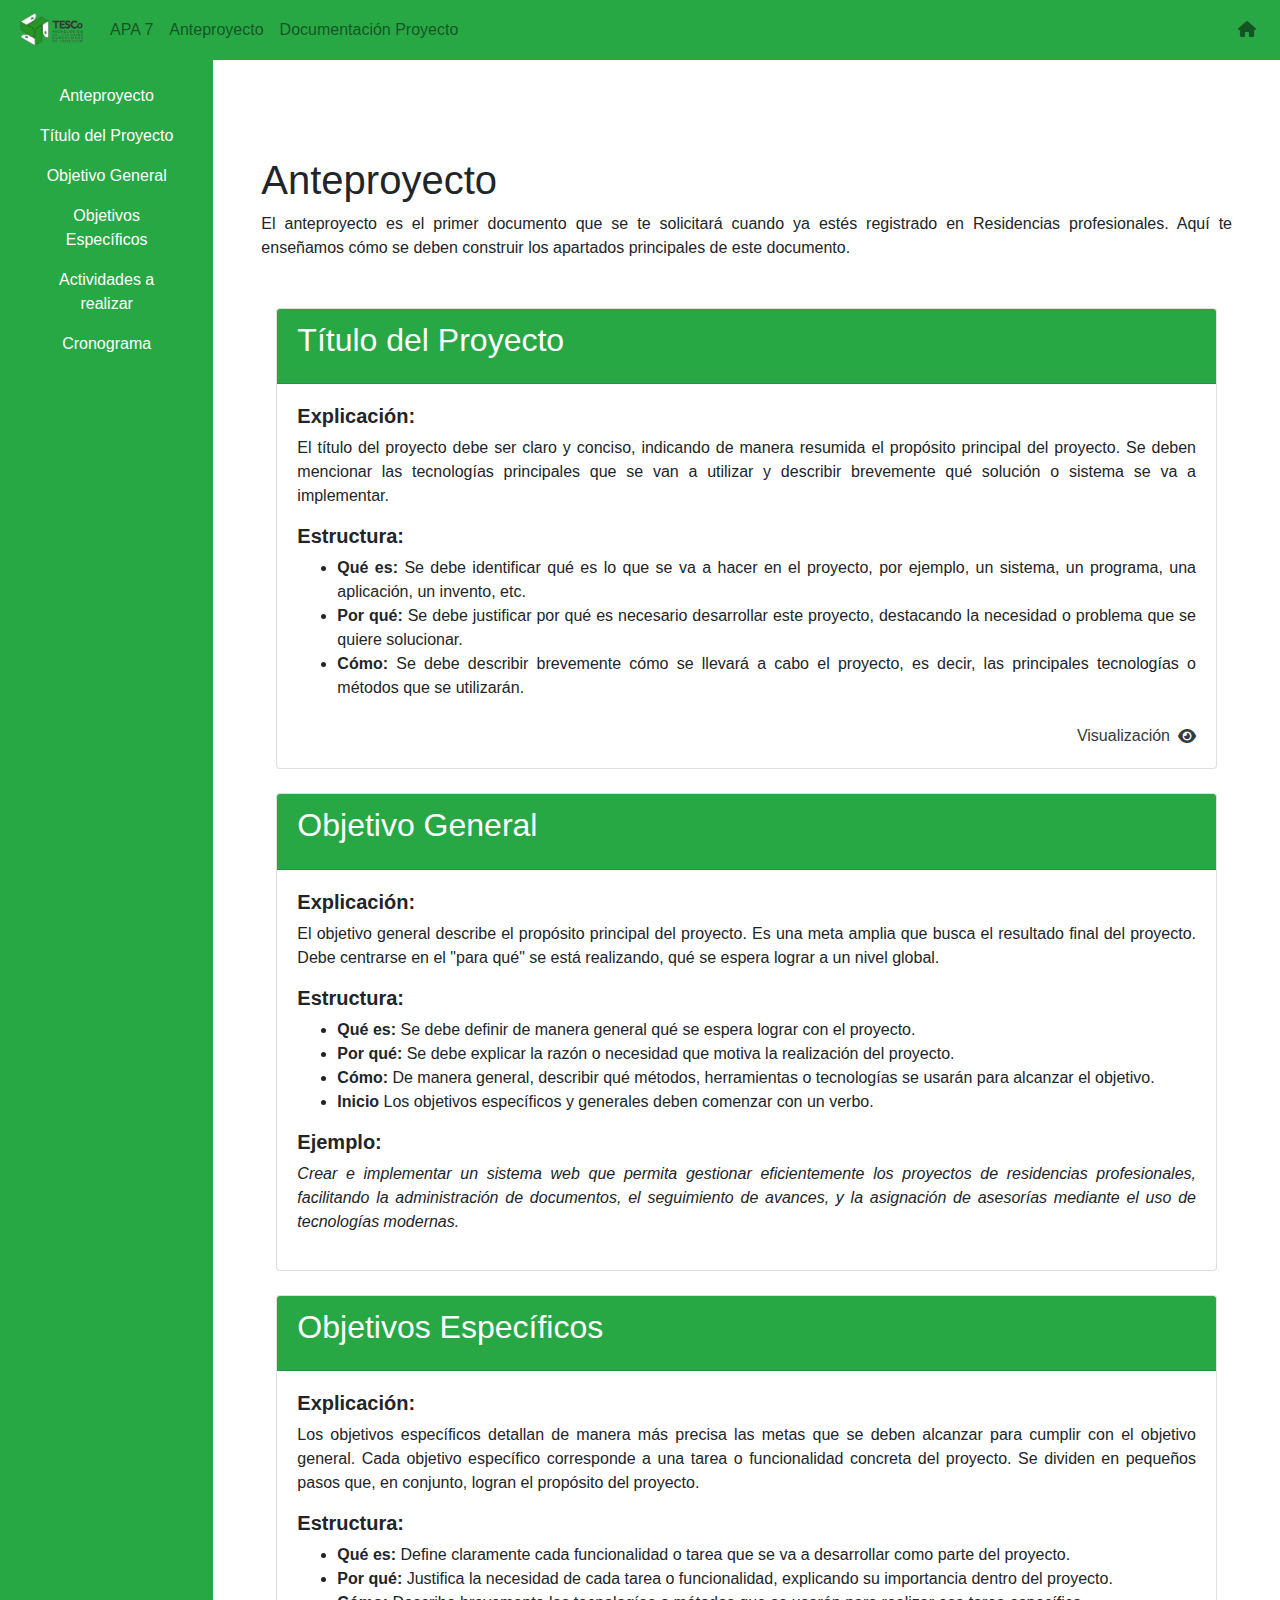
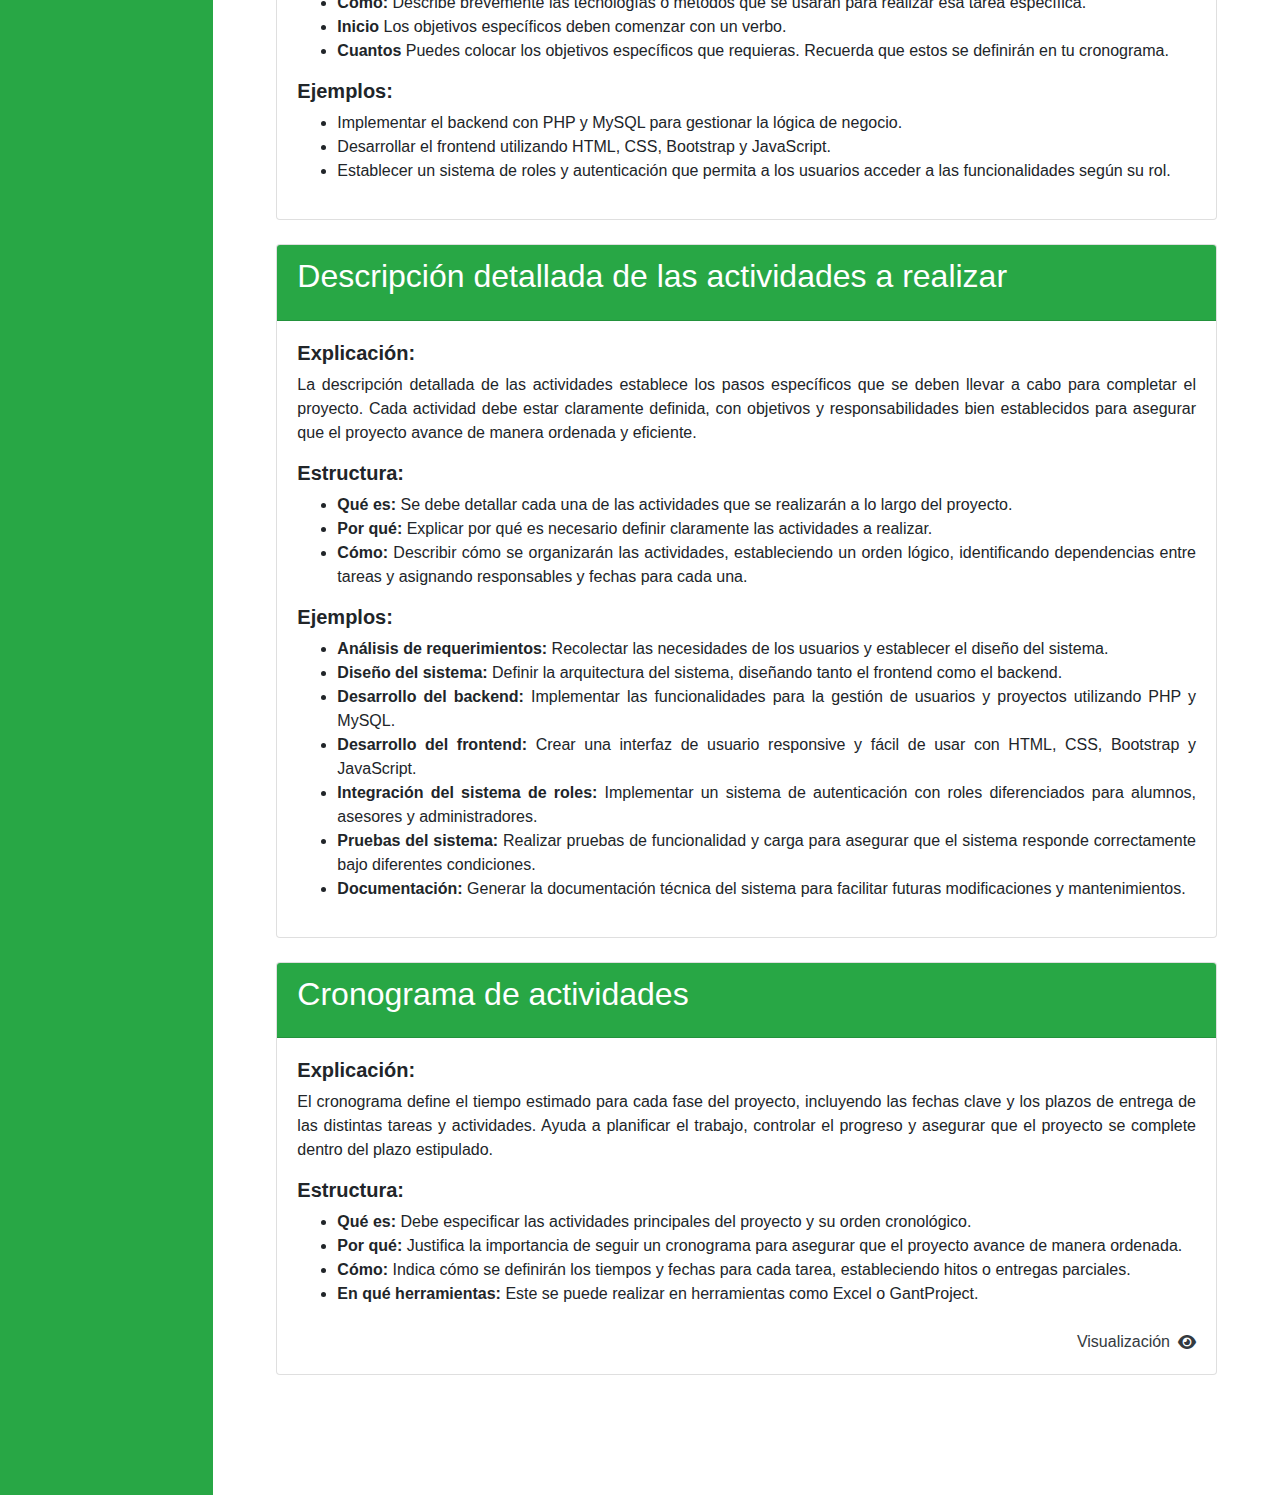
==== commit a48090e0: "Feedback recibido, cambios en index, ortografia y se añade plantilla en docuemntacion" ====
--- a/Views/Student/Anteproyecto.html
+++ b/Views/Student/Anteproyecto.html
@@ -30,7 +30,7 @@
                     <a class="nav-link" href="Anteproyecto.html">Anteproyecto</a>
                 </li>
                 <li class="nav-item">
-                    <a class="nav-link" href="Documentacion.html">Documentacion Proyecto</a>
+                    <a class="nav-link" href="Documentacion.html">Documentación Proyecto</a>
                 </li>
             </ul>
             <ul class="navbar-nav ml-auto">
